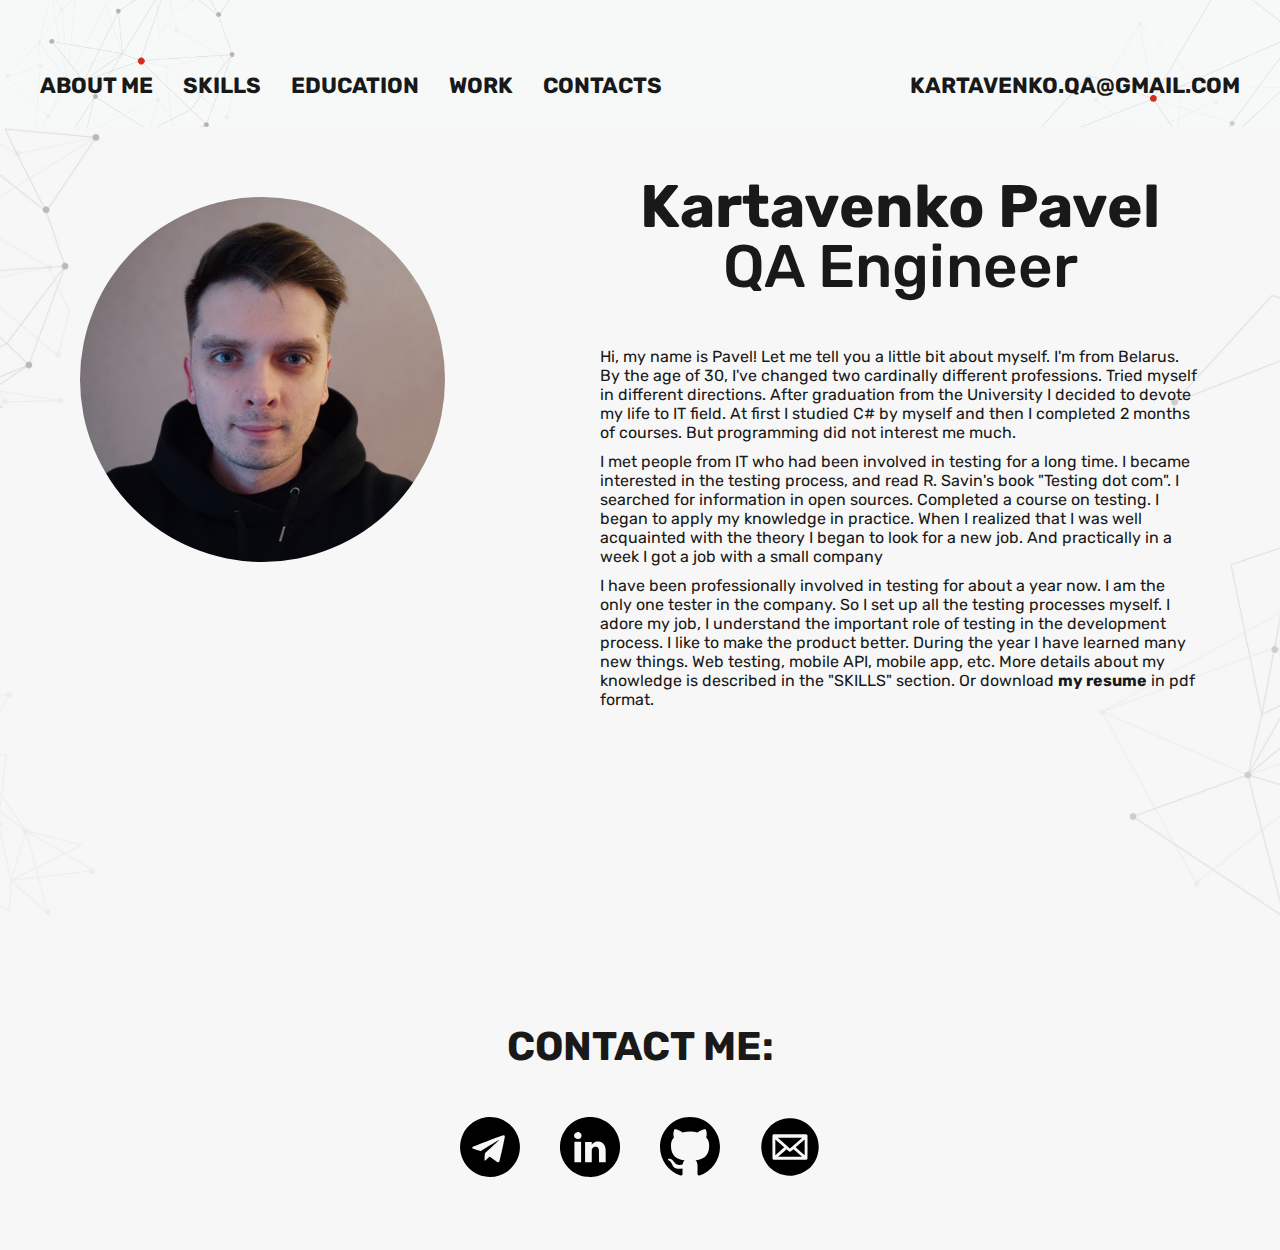
==== about.html @ 85fa26a2 "updated website to version 1.1" ====
<!DOCTYPE html>
<html lang="en">

<head>
  <meta charset="UTF-8">
  <meta name="viewport" content="width=device-width, initial-scale=1.0">
  <meta http-equiv="X-UA-Compatible" content="ie=edge">
  <title>Kartavenko Pavel</title>
  <link rel="shortcut icon" href="images/bug_icon.png" type="image/x-icon">
  <link rel="stylesheet" href="css/reset.css">
  <link rel="stylesheet" href="css/style.css">
  <script src="http://ajax.googleapis.com/ajax/libs/jquery/1.7.1/jquery.min.js"></script>

</head>
<body>
  <header class="header">
    <div class="container">
      <div class="header__top">
        <nav class="menu">
          <ul class="menu__list">
            <li class="menu__item"><a class="menu__link" href="about.html">About me</a></li>
            <li class="menu__item"><a class="menu__link" href="skills.html">Skills</a></li>
            <li class="menu__item"><a class="menu__link" href="education.html">Education</a></li>
            <li class="menu__item"><a class="menu__link" href="work.html">Work</a></li>
            <li class="menu__item"><a class="menu__link" href="#contacts">Contacts</a></li>
          </ul>
        </nav>
        <a class="email" href="mailto:kartavenko.qa@gmail.com">kartavenko.qa@gmail.com</a>
      </div>
    </div>
  </header>
  <main class="main">
    <section class="about">
      <div class="container">
        <div class="about__inner">
          <div class="about__content">
            <img class="portfolio__photo" src="images/myphoto.jpg" alt="my photo">
            <div class="about__title">
              <h1 class="about__name">
                Kartavenko Pavel
              </h1>
              <h2 class="about__position">
                QA Engineer
              </h2>
              <div class="about__text">
                <p class="about__description">
                  Hi, my name is Pavel! Let me tell you a little bit about myself. I'm from Belarus.
                  By the age of 30, I've changed two cardinally different professions. Tried myself in
                  different directions.
                  After graduation from the University I decided to devote my life to IT field.
                  At first I studied C# by myself and then I completed 2 months of courses. But
                  programming did not interest me much.
                </p>
                <p class="about__description">
                  I met people from IT who had been involved in testing for a long time.
                  I became interested in the testing process, and read R. Savin's book "Testing dot com".
                  I searched for information in open sources. Completed a course on testing. I began to
                  apply my knowledge in practice.
                  When I realized that I was well acquainted with the theory I began to look for a new
                  job.
                  And practically in a week I got a job with a small company
                </p>
                <p class="about__description">
                  I have been professionally involved in testing for about a year now.
                  I am the only one tester in the company. So I set up all the testing processes myself.
                  I adore my job, I understand the important role of testing in the development process.
                  I like to make the product better. During the year I have learned many new things. Web
                  testing, mobile API, mobile app, etc.
                  More details about my knowledge is described in the "SKILLS" section.
                  Or download <a class="cv-link" href="files/kartavenko_CV.pdf" download="" target="_blank">my resume</a> in pdf format.
                </p>
              </div>
            </div>
          </div>
        </div>
      </div>
    </section>
  </main>
</body>

<footer class="footer" id="contacts">
  <div class="container">
    <div class="footer__inner">
      <h2 class="footer__title">
        Contact me:
      </h2>
      <div class="footer__box-list">
        <ul class="footer__list">
          <li class="footer__list-item"><a href="https://t.me/pavelkqa" class="icon__link" target="_blank">
            <img src="images/telegram-icon.svg" alt="telegram" class="icon-img" title="send me a message"></a></li>
          <li class="footer__list-item"><a href="https://www.linkedin.com/in/pavelkartavenko/" class="icon__link" target="_blank">
            <img src="images/linkedin-icon.svg" alt="linkedin" class="icon-img" title="it's my profile"></a></li>
          <li class="footer__list-item"><a href="https://github.com/kartavenkopavel" class="icon__link" target="_blank">
            <img src="images/github-icon.svg" alt="github" class="icon-img" title="here you will find examples of my work"></a></li>
          <li class="footer__list-item"><a href="mailto:kartavenko.qa@gmail.com" class="icon__link" target="_blank">
            <img src="images/mail-icon.svg" alt="mail" class="icon-img" title="send me a mail"></a></li>
        </ul>
      </div>
    </div>
  </div>
</footer> 
<script src="js/main.js"></script>

</html>
---- css/style.css ----
*,
*::before,
*::after{
    box-sizing: border-box;
}

*{scroll-behavior: smooth; } 

@font-face {
    font-family: 'rubik-regular';
    src: url('../fonts/Rubik-Regular.woff2') format('woff2'),
         url('../fonts/Rubik-Regular.woff') format('woff');
    font-style: normal;
    font-weight: normal;
    font-display: swap;
}

@font-face {
    font-family: 'rubik-medium';
    src: url('../fonts/Rubik-Medium.woff2') format('woff2'),
         url('../fonts/Rubik-Medium.woff') format('woff');
    font-style: normal;
    font-weight: normal;
    font-display: swap;
}

@font-face {
    font-family: 'rubik-medium-italic';
    src: url('../fonts/Rubik-MediumItalic.woff2') format('woff2'),
         url('../fonts/Rubik-MediumItalic.woff') format('woff');
    font-style: italic;
    font-weight: normal;
    font-display: swap;
}

@font-face {
    font-family: 'rubik-bold';
    src: url('../fonts/Rubik-Bold.woff2') format('woff2'),
         url('../fonts/Rubik-Bold.woff') format('woff');
    font-style: normal;
    font-weight: bold;
    font-display: swap;
}

.scrollup{
    font-family: 'rubik-bold';
    text-transform: uppercase;
    font-size: 14px;
    width:80px;
    height:20px;
    opacity:0.3;
    position:fixed;
    bottom:50px;
    right:50px;
    display: none;
    }

.body{
    font-family: 'rubik-regular';
    font-size: 16px;
    line-height: 19;
    font-weight: 400;
}

a{
    font-family: 'rubik-bold';
    color: inherit;
    text-decoration: none;    
}


.title{
    font-family: 'rubik-bold';
    font-size: 60px;
    line-height: 60px;
    text-transform: uppercase;
    padding: 50px 0 50px;
}

.header{
    background-image: url(../images/header-bg.jpg);
    background-position: center;
    background-repeat: no-repeat;
    background-size: cover;
}

.container{
    max-width: 1220px;
    margin-left: auto;
    margin-right: auto;
    padding-left: 10px;
    padding-right: 10px;
    color: #191919; 
}

.about{
    background-image: url(../images/about_bg.jpg);
    background-position: center;
    background-repeat: no-repeat;
    background-size: cover;
}

.about__inner{
    padding-bottom: 50px;
    display: flex;
    flex-direction: column;
    justify-content: space-between;
    min-height: 90vh;
}

.header__top{
    display: flex;
    justify-content: space-between;
    align-items: center;
    padding: 75px 0 30px;
}

.menu__list{
    display: flex;
}

.menu__item{
    margin-right: 30px;
}

.email,
.menu__link{
    text-transform: uppercase;
    font-size: 22px;
    line-height: 22px;
    transition: color .5s;
}

.cv-link{  
    transition: color .5s;
}

.cv-link:hover{
    color: #CB0E0E;
}

.menu__link:hover{
    color: #CB0E0E;
}

.about__content{    
    display: flex;
    justify-content: space-between;
    margin-top: 50px;
    margin-right: 40px;
    margin-left: 40px;
    
}

.portfolio__photo{
    height: 365px;
    margin-top: 20px;   
    border-radius: 50%;
}

.about__title{    
    margin-left: 30px;
    margin-bottom: 50px;
    max-width: 600px;
    padding: 0;
}

.about__name{
    font-family: 'rubik-bold';
    font-size: 60px;
    line-height: 60px;
    text-align: center;
}

.about__position{
    font-family: 'rubik-medium';
    font-size: 60px;
    line-height: 60px;
    font-weight: 400;
    text-align: center;
    margin-bottom: 50px;
}

.about__text{
    font-family: 'rubik-regular';
    text-align: left;
    font-size: 16px;
    line-height: 19px;
}

.about__text p{
    margin-bottom: 10px;
}

.skills{
    background-image: url(../images/skills_bg.jpg);
    background-repeat: no-repeat;
    background-size: cover;
    background-position: center;
}

.skills__inner{
    font-family: 'rubik-medium';
    display: flex;
    justify-content: flex-end;    

}


.skills__list{
    width: 500px;       
    font-size: 20px;
    line-height: 22px;    
    list-style: none; 
    margin-right: 140px;
}

.skills__list li{
    padding-bottom: 10px;
}

.skills__item span{
    font-weight: bold;
}

.education{
    background-image: url(../images/edu_bg.jpg);
    background-repeat: no-repeat;
    background-size: cover;
    background-position: center;
}

.education__inner{
    display: flex;
    justify-content: flex-end;
}

.education__box-list{       
    display: block;
    justify-content: flex-end;
    width: 500px;       
    font-size: 24px;
    line-height: 28px;     
    margin-right: 140px;
}

.edu__list-title{
    font-family: 'rubik-medium-italic';
    margin-bottom: 5px;
    font-weight: bold;
}

.edu__list-title span{
    font-family: 'rubik-medium';
    font-weight: bold;    
}

.edu__list{
    font-family: 'rubik-medium';
    font-size: 18px;
    line-height: 22px;
    list-style: none;
    width: 500px;
}

.edu__list-item:last-child{
    margin-bottom: 30px;
}

.edu__list-item {
    margin-bottom: 5px;
    margin-left: 3px;
}

.work{
    background-image: url(../images/work_bg.jpg);
    background-position: center;
    background-repeat: no-repeat;
    background-size: cover;
}

.work__inner{
    display: flex;
    justify-content: flex-end;
}

.work__box-list{
    display: block;
    justify-content: flex-end;
    width: 500px;      
    font-size: 24px;
    line-height: 28px;
    margin-right: 140px;
}

.work__list-title{
    font-family: 'rubik-medium-italic';
    margin-bottom: 5px;
    font-weight: bold;
}

.work__list-title span{
    font-family: 'rubik-medium';
    font-weight: bold;   
}

.work__list{
    font-family: 'rubik-medium';
    font-size: 18px;
    line-height: 22px;
    list-style: none;
    width: 470px;
}

.work__list-item{    
    margin-bottom: 5px;
    margin-left: 3px;
}



.footer__inner{
    padding: 60px 0 50px;
}

.footer__title{
    font-family: 'rubik-bold';
    font-size: 40px;
    line-height: 40px;
    text-transform: uppercase;
    padding: 30px 0 30px;
    text-align: center;
}

.footer__box-list{    
    align-items: center;
}

.footer__list{
    display: flex;
    justify-content: center;
    list-style: none;
}

.icon-img{
    margin: 20px;
    width: 60px;
    height: 60px;
    transition: .5s;
}

.icon-img:hover{
    width: 80px;
    height: 80px;
}


.icon-img :last-child{
    margin-right: 0;
}

@media (max-width: 1260px){
    .about,
    .header,
    .skills,
    .education,
    .work{
        background-position: left;
    }
    .title{
        padding: 80px 50px;
    }
}

@media (max-width: 1160px) {
    .container{
        padding-left: 30px;
        padding-right: 30px;
    }   
    .about__inner{
        padding-bottom: 140px;
    }
    .about__content{
        margin-right: 0;
        margin-left: 0;
    }
    .email,
    .menu__link{
        font-size: 18px;
    }
    
    .portfolio__photo {        
        height: 330px;
    }
    .about__name {
        font-size: 50px;
        line-height: 50px;
    }
    .about__position {
        font-size: 50px;
        line-height: 50px;
    }
    .about__text {
        font-size: 14px;
        line-height: 20px;
    }
    .scrollup{
        bottom:20px;
        right:20px;
    }
}

@media (max-width: 1030px){
    .about {
        margin-right: 20px;
    }
    .portfolio__photo {
        height: 300px;
    }
    .about__name {
        font-size: 40px;
    }
    .about__position {
        font-size: 40px;
        line-height: 40px;
    }
    .about__text {
        font-size: 14px;

    }
    .title{
        font-size: 50px;
        line-height: 50px;
    }
    .skills__list{
        font-size: 18px;
        line-height: 22px;
    }
    .education__box-list {
        font-size: 20px;
    }
    .edu__list {
        font-size: 16px;
    }
    .work__box-list {
        font-size: 20px;
    }
    .work__list{
        font-size: 16px;
    }
    
}

@media (max-width: 945px){
    .header__top{
        display: block;
    }
    .menu__item{
        margin-bottom: 15px;
    }
    .about__content{
        display: block;
    }
    .about__title{
        max-width: none;
        margin: 0;
    }
    .about__inner{
        padding-bottom: 10px;
    }
    .about__text {
        font-size: 12px;

    }
    img{
        display: block;
        margin: 0 auto; 
      }
    .portfolio__photo{
        margin-top: 0;
        margin-bottom: 20px;
    }    
}

@media (max-width: 870px){
    .portfolio__photo{
        height: 240px;
    }
    .about__name {
        font-size: 30px;
    }
    .header__position {
        font-size: 30px;
        line-height: 30px;
    }
    .education__box-list{
        margin-top: 0;
    }
    .work__box-list{
        margin-top: 0;
    }
    .skills__list{
        margin-right: 0;
    }
    .education__box-list{
        margin-right: 0;
    }
    .work__box-list{
        margin-right: 0;
    }
}

@media (max-width: 800px){
    .email,
    .menu__link{
        font-size: 17px;
    }
    .title {
        font-size: 40px;
        line-height: 40px;
    }
    .footer__inner {
        padding: 10px 0 50px;
    }
    .icon-img{
        width: 40px;
        height: 40px;
    }
    
    .icon-img:hover{
        width: 60px;
        height: 60px;
    }
    .footer__title {
        font-size: 30px;
        line-height: 30px;;
        padding: 30px 0 20px;
    }
}

@media (max-width: 645px){
    .about,
    .header,
    .skills,
    .education,
    .work{
        background-position: right;
    }
    
    .about__title{
        margin-left: 0;
    }
    .menu__item{
        margin-bottom: 0;
    }
    .menu__list {
        display: block;
    }
       
    .skills__list {
        font-size: 16px;
        line-height: 20px;
    }
    .title{
        width: 100%;
        text-align: center;
    }
    .skills__list {
        width: 100%;
        margin: 10px;
    }
    .education__box-list {
        width: 100%;
        margin: 10px;
    }
    .edu__list{
        width: 100%;
    }
    .work__list{
        width: 100%;
    }
    .about__inner,
    .skills__inner,
    .education__inner,
    .work__inner{
        padding-bottom: 10px;
    }
    .header__top {
        padding: 30px 0 30px;
    }
        
}

@media (max-width: 480px){
    .about__inner,
    .skills__description,
    .education__inner,
    .work__inner{
        background-color: #f7f7f7ad;
    }
    .header__top {
        display: block;
        padding: 30px 0 10px;
    }
    .about__name {
        line-height: 40px;
    }
    .title{
        padding: 0;
        margin-top: 60px;
        margin-bottom: 30px;
        font-size: 30px;
    }
    .about,
    .header,
    .skills,
    .education,
    .work{
        margin-top: 20px;
    }

    .skills__list {
        font-size: 14px;
        line-height: 18px;
    }
    .education__box-list {
        font-size: 16px;
        line-height: 20px;
    }
    .edu__list {
        font-size: 14px;
        line-height: 18px;
    }
    .work__box-list {
        font-size: 16px;
    }
    .work__list {
        font-size: 14px;
        line-height: 18px;
    }
    .icon-img {
        width: 30px;
        height: 30px;
        margin: 14px;
    }
    .icon-img:hover{
        width: 45px;
        height: 45px;
    }
    .footer__title {
        font-size: 25px;
        line-height: 25px;
    }
    .footer__inner{
        padding: 10px 0 50px;
    }
}
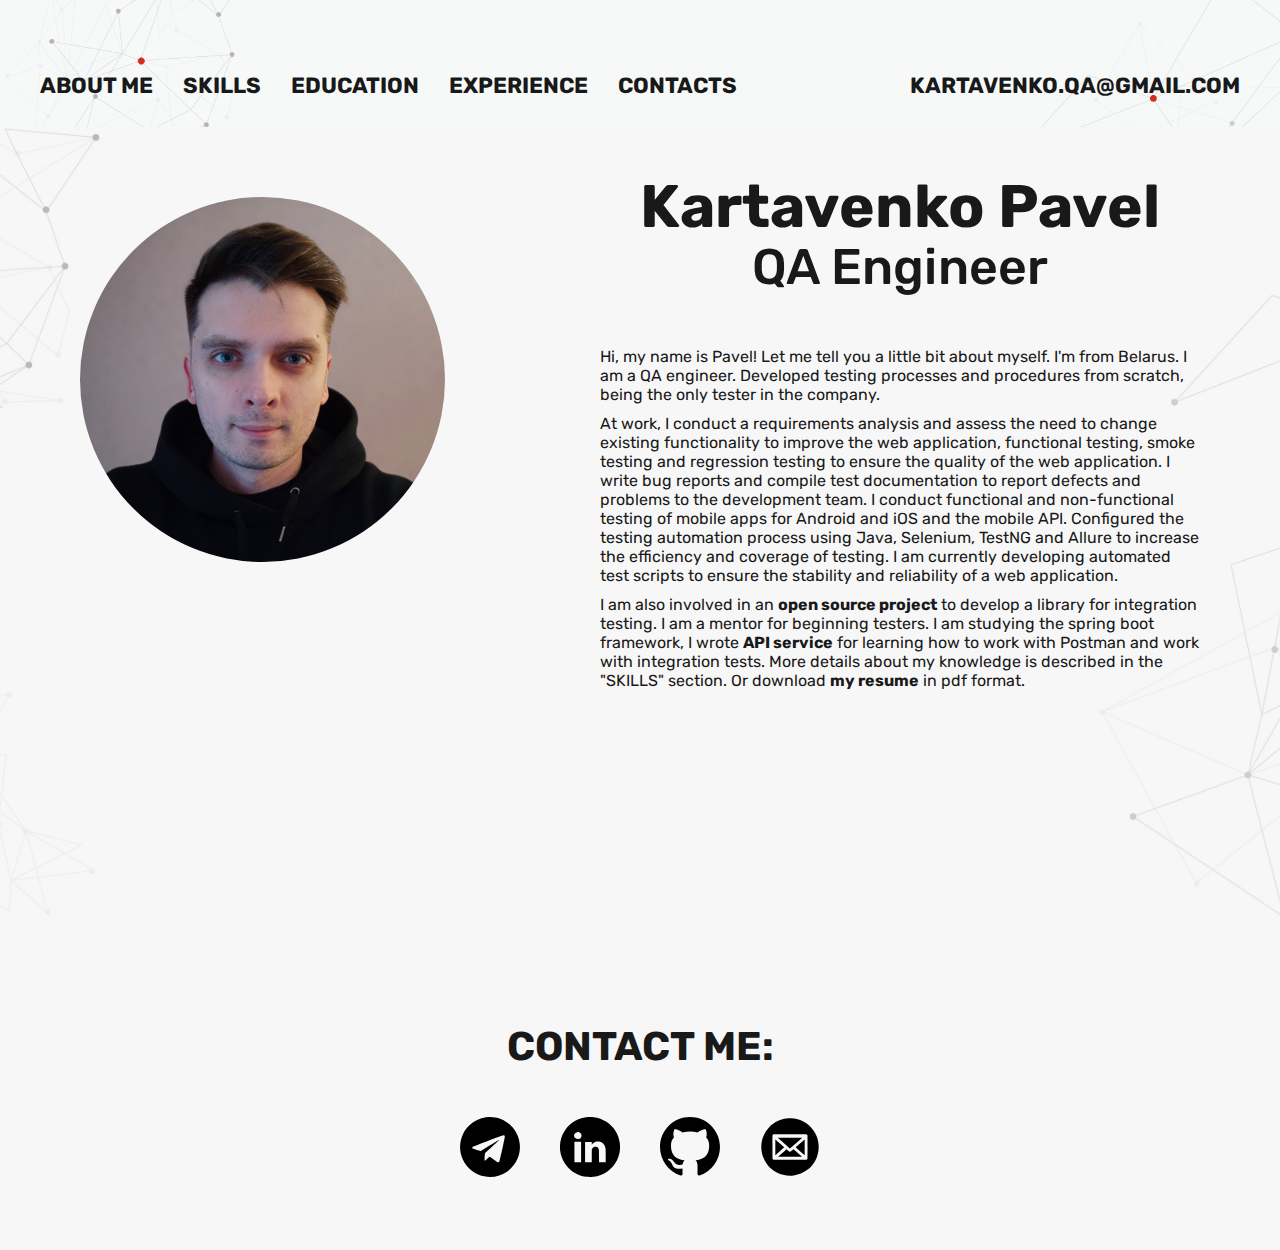
==== commit fd590a93: "edit infomation" ====
--- a/about.html
+++ b/about.html
@@ -21,7 +21,7 @@
             <li class="menu__item"><a class="menu__link" href="about.html">About me</a></li>
             <li class="menu__item"><a class="menu__link" href="skills.html">Skills</a></li>
             <li class="menu__item"><a class="menu__link" href="education.html">Education</a></li>
-            <li class="menu__item"><a class="menu__link" href="work.html">Work</a></li>
+            <li class="menu__item"><a class="menu__link" href="work.html">Experience</a></li>
             <li class="menu__item"><a class="menu__link" href="#contacts">Contacts</a></li>
           </ul>
         </nav>
@@ -45,27 +45,26 @@
               <div class="about__text">
                 <p class="about__description">
                   Hi, my name is Pavel! Let me tell you a little bit about myself. I'm from Belarus.
-                  By the age of 30, I've changed two cardinally different professions. Tried myself in
-                  different directions.
-                  After graduation from the University I decided to devote my life to IT field.
-                  At first I studied C# by myself and then I completed 2 months of courses. But
-                  programming did not interest me much.
+                  I am a QA engineer. Developed testing processes and procedures from scratch, 
+                  being the only tester in the company.
                 </p>
                 <p class="about__description">
-                  I met people from IT who had been involved in testing for a long time.
-                  I became interested in the testing process, and read R. Savin's book "Testing dot com".
-                  I searched for information in open sources. Completed a course on testing. I began to
-                  apply my knowledge in practice.
-                  When I realized that I was well acquainted with the theory I began to look for a new
-                  job.
-                  And practically in a week I got a job with a small company
+                  At work, I conduct a requirements analysis and assess the need to change existing 
+                  functionality to improve the web application, functional testing, smoke testing and 
+                  regression testing to ensure the quality of the web application. I write bug reports 
+                  and compile test documentation to report defects and problems to the development team. 
+                  I conduct functional and non-functional testing of mobile apps for Android and iOS and 
+                  the mobile API. 
+                  Configured the testing automation process using Java, Selenium, TestNG and Allure 
+                  to increase the efficiency and coverage of testing. I am currently developing automated 
+                  test scripts to ensure the stability and reliability of a web application.
                 </p>
                 <p class="about__description">
-                  I have been professionally involved in testing for about a year now.
-                  I am the only one tester in the company. So I set up all the testing processes myself.
-                  I adore my job, I understand the important role of testing in the development process.
-                  I like to make the product better. During the year I have learned many new things. Web
-                  testing, mobile API, mobile app, etc.
+                  I am also involved in an <a class="cv-link" href="https://github.com/RedRoverCommunity/MercuryIT" target="_blank">open source project</a> 
+                  to develop a library for integration testing. 
+                  I am a mentor for beginning testers. I am studying the spring boot framework, 
+                  I wrote <a class="cv-link" href="https://github.com/kartavenkopavel/Simple_api" target="_blank">API service</a> 
+                  for learning how to work with Postman and work with integration tests.
                   More details about my knowledge is described in the "SKILLS" section.
                   Or download <a class="cv-link" href="files/kartavenko_CV.pdf" download="" target="_blank">my resume</a> in pdf format.
                 </p>
@@ -101,4 +100,4 @@
 </footer> 
 <script src="js/main.js"></script>
 
-</html>+</html>
--- a/css/style.css
+++ b/css/style.css
@@ -174,7 +174,7 @@
 
 .about__position{
     font-family: 'rubik-medium';
-    font-size: 60px;
+    font-size: 50px;
     line-height: 60px;
     font-weight: 400;
     text-align: center;
@@ -313,6 +313,7 @@
 }
 
 .work__list-item{    
+    margin-top: 10px;
     margin-bottom: 5px;
     margin-left: 3px;
 }
@@ -401,7 +402,7 @@
         line-height: 50px;
     }
     .about__text {
-        font-size: 14px;
+        font-size: 16px;
         line-height: 20px;
     }
     .scrollup{
